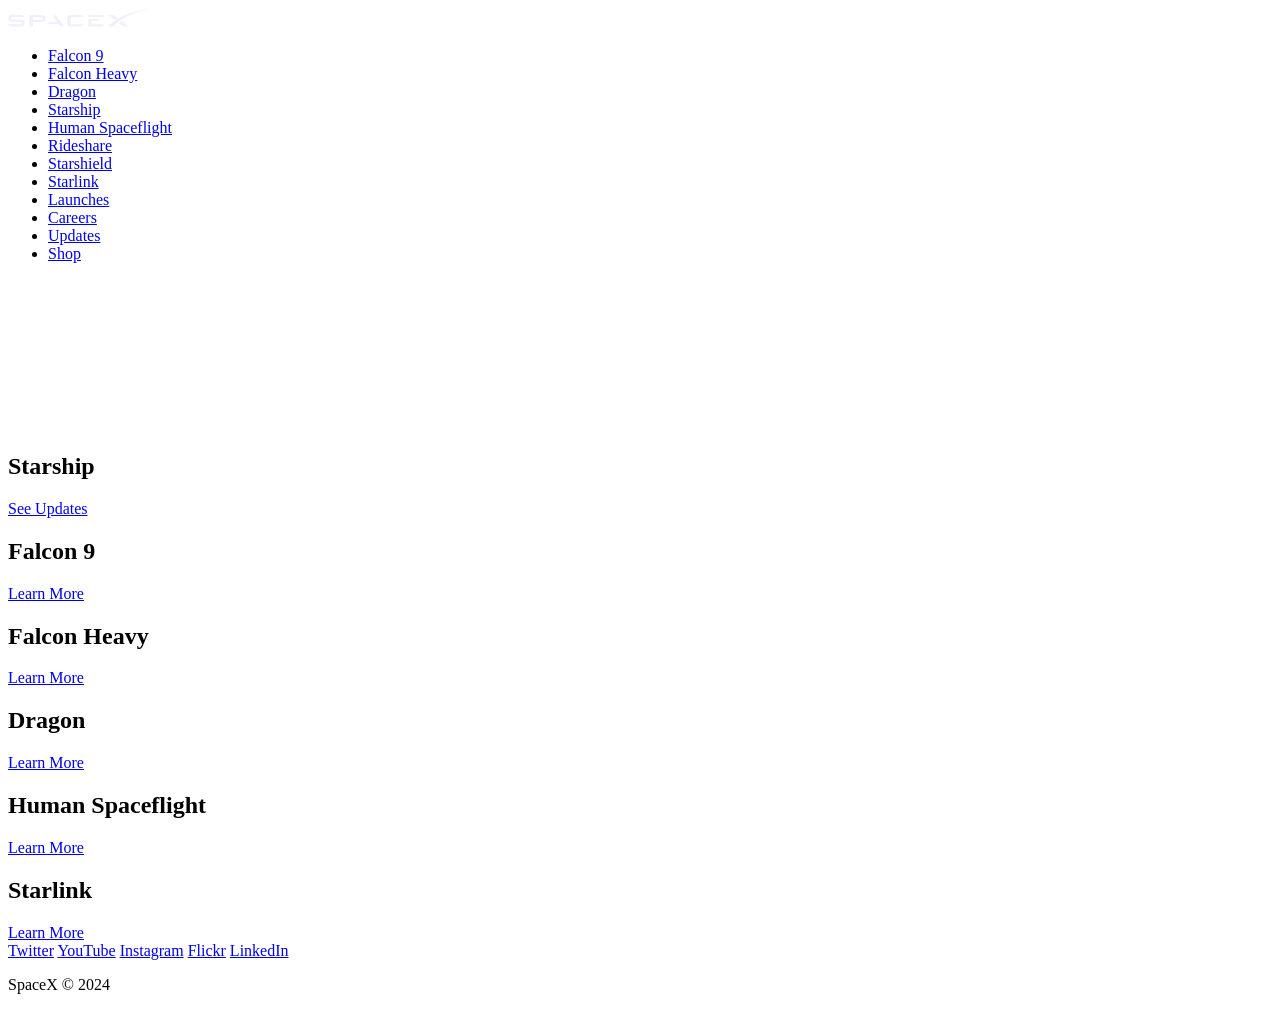
==== index.html @ 84ae4d42 "space X logo" ====
<!DOCTYPE html>
<html lang="en">
<head>
  <meta charset="UTF-8" />
  <meta name="viewport" content="width=device-width, initial-scale=1.0"/>
  <title>SpaceX</title>
  <link rel="stylesheet" href="style.css" />
</head>
<body>

  <!-- NAVIGATION BAR -->
  <nav class="navbar">
    <a href="#" class="nav-logo">
      <img src="assets/761be53e-3d4a-4571-b8e5-c229c7e61d53.svg" alt="SpaceX" />
    </a>
    <ul class="nav-links">
      <li><a href="#">Falcon 9</a></li>
      <li><a href="#">Falcon Heavy</a></li>
      <li><a href="#">Dragon</a></li>
      <li><a href="#">Starship</a></li>
      <li><a href="#">Human Spaceflight</a></li>
      <li><a href="#">Rideshare</a></li>
      <li><a href="#">Starshield</a></li>
      <li><a href="#">Starlink</a></li>
      <li><a href="#">Launches</a></li>
      <li><a href="#">Careers</a></li>
      <li><a href="#">Updates</a></li>
      <li><a href="#">Shop</a></li>
    </ul>
  </nav>

  <!-- SECTION 1: STARSHIP (video background) -->
  <section class="hero-section">
    <video class="bg-video" autoplay muted loop playsinline>
      <source src="assets/20260522_Starship_Flight12_web1080_v2_4755b2a6e3.mp4" type="video/mp4" />
    </video>
    <div class="section-content">
      <h1>Starship</h1>
      <a href="#" class="btn">See Updates</a>
    </div>
  </section>

  <!-- SECTION 2: FALCON 9 -->
  <section class="hero-section" style="background-image: url('assets/falcon9.jpg');">
    <div class="section-content">
      <h1>Falcon 9</h1>
      <a href="#" class="btn">Learn More</a>
    </div>
  </section>

  <!-- SECTION 3: FALCON HEAVY -->
  <section class="hero-section" style="background-image: url('assets/falcon-heavy.jpg');">
    <div class="section-content">
      <h1>Falcon Heavy</h1>
      <a href="#" class="btn">Learn More</a>
    </div>
  </section>

  <!-- SECTION 4: DRAGON -->
  <section class="hero-section" style="background-image: url('assets/dragon.jpg');">
    <div class="section-content">
      <h1>Dragon</h1>
      <a href="#" class="btn">Learn More</a>
    </div>
  </section>

  <!-- SECTION 5: HUMAN SPACEFLIGHT -->
  <section class="hero-section" style="background-image: url('assets/human-spaceflight.jpg');">
    <div class="section-content">
      <h1>Human Spaceflight</h1>
      <a href="#" class="btn">Learn More</a>
    </div>
  </section>

  <!-- SECTION 6: STARLINK -->
  <section class="hero-section" style="background-image: url('assets/starlink.jpg');">
    <div class="section-content">
      <h1>Starlink</h1>
      <a href="#" class="btn">Learn More</a>
    </div>
  </section>

  <!-- FOOTER -->
  <footer class="footer">
    <div class="footer-links">
      <a href="#">Twitter</a>
      <a href="#">YouTube</a>
      <a href="#">Instagram</a>
      <a href="#">Flickr</a>
      <a href="#">LinkedIn</a>
    </div>
    <p class="footer-copy">SpaceX © 2024</p>
  </footer>

</body>
</html>
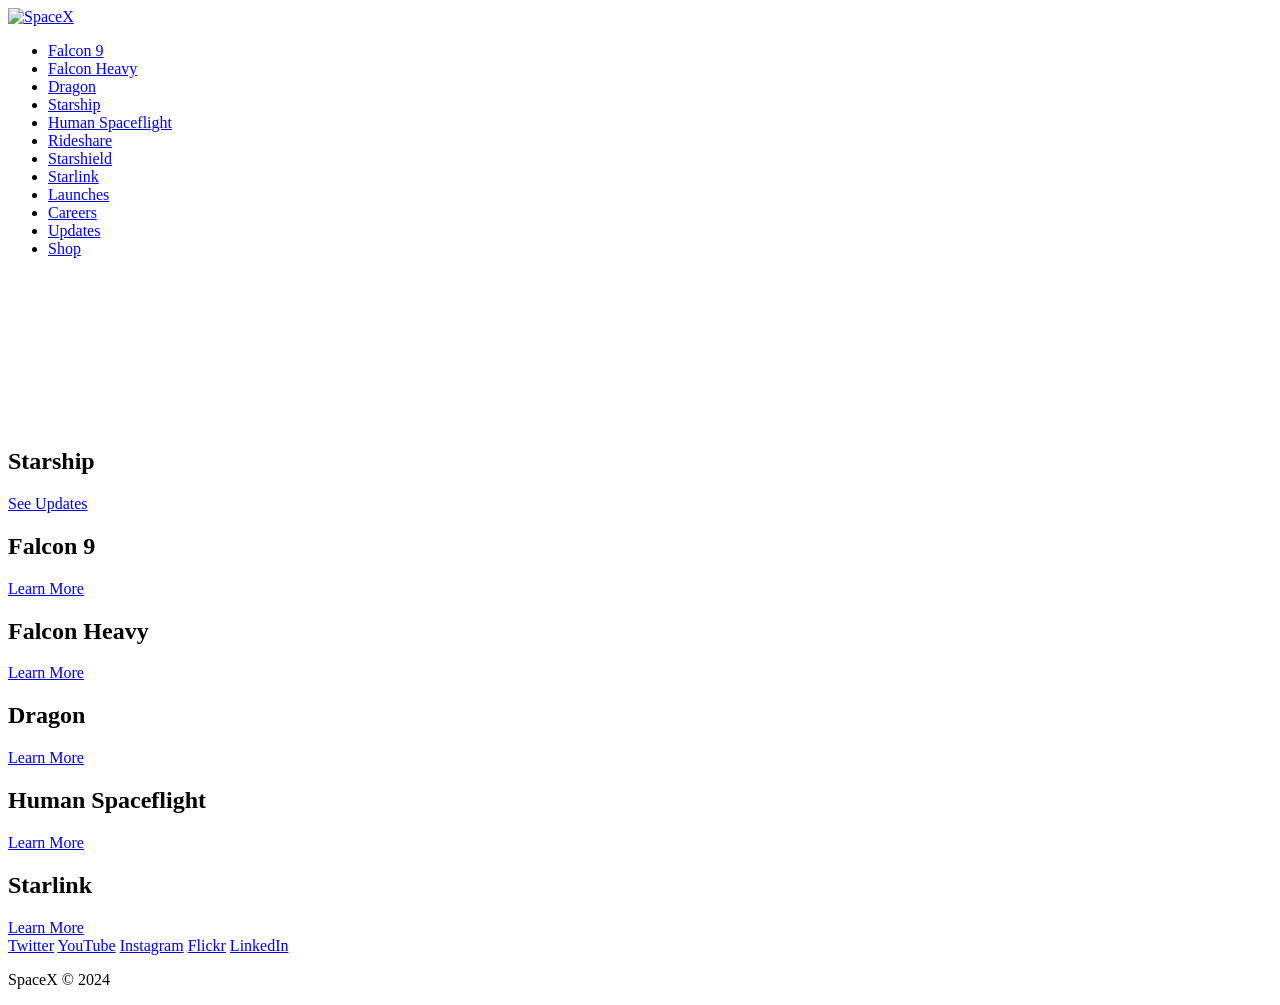
==== commit 0ba32144: "pic from comp" ====
--- a/index.html
+++ b/index.html
@@ -11,7 +11,7 @@
   <!-- NAVIGATION BAR -->
   <nav class="navbar">
     <a href="#" class="nav-logo">
-      <img src="assets/761be53e-3d4a-4571-b8e5-c229c7e61d53.svg" alt="SpaceX" />
+      <img src="C:\Users\semak\OneDrive\Pictures\Saved Pictures\share.jpg.jpeg" alt="SpaceX" />
     </a>
     <ul class="nav-links">
       <li><a href="#">Falcon 9</a></li>
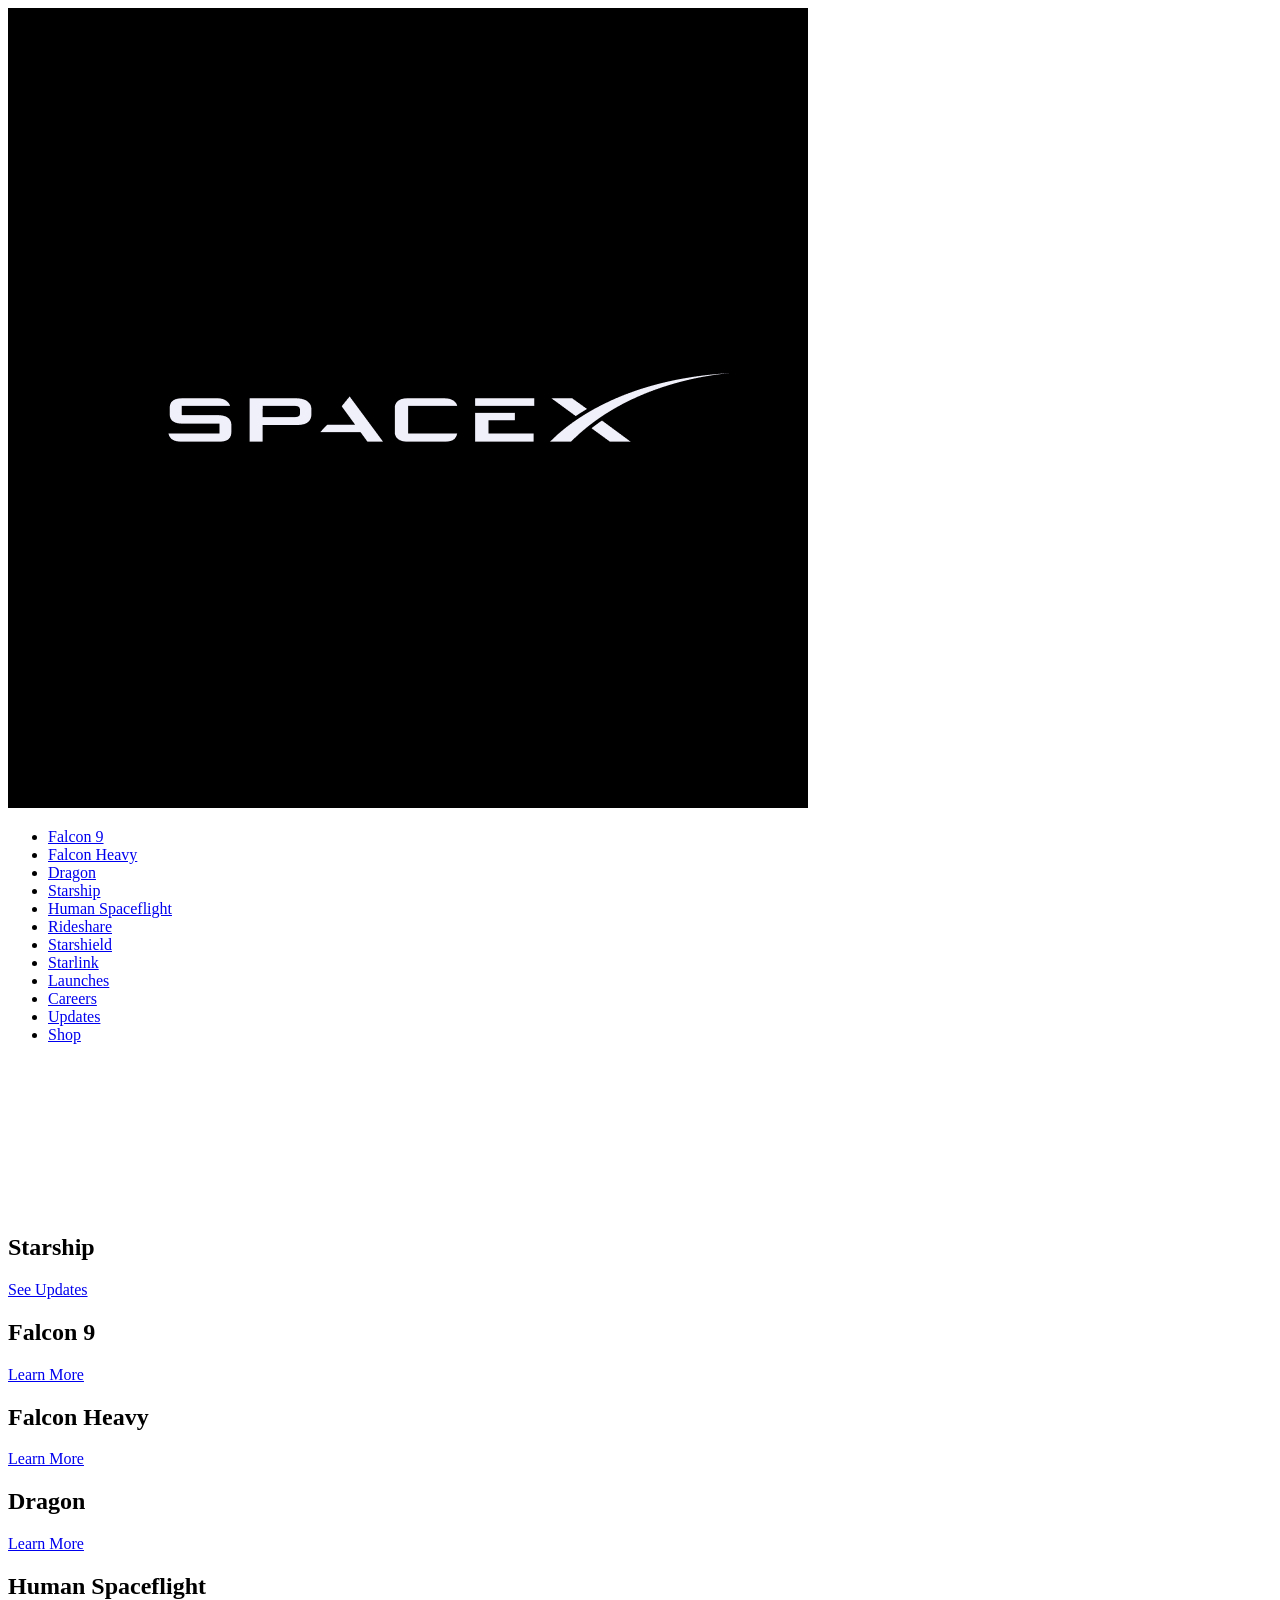
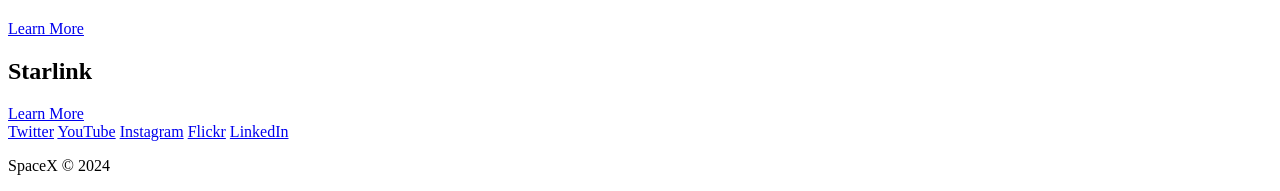
==== commit 7e6fc40a: "damn" ====
--- a/index.html
+++ b/index.html
@@ -11,7 +11,8 @@
   <!-- NAVIGATION BAR -->
   <nav class="navbar">
     <a href="#" class="nav-logo">
-      <img src="C:\Users\semak\OneDrive\Pictures\Saved Pictures\share.jpg.jpeg" alt="SpaceX" />
+      <img src="assets/share.jpg.jpeg" alt="SpaceX" />
+
     </a>
     <ul class="nav-links">
       <li><a href="#">Falcon 9</a></li>
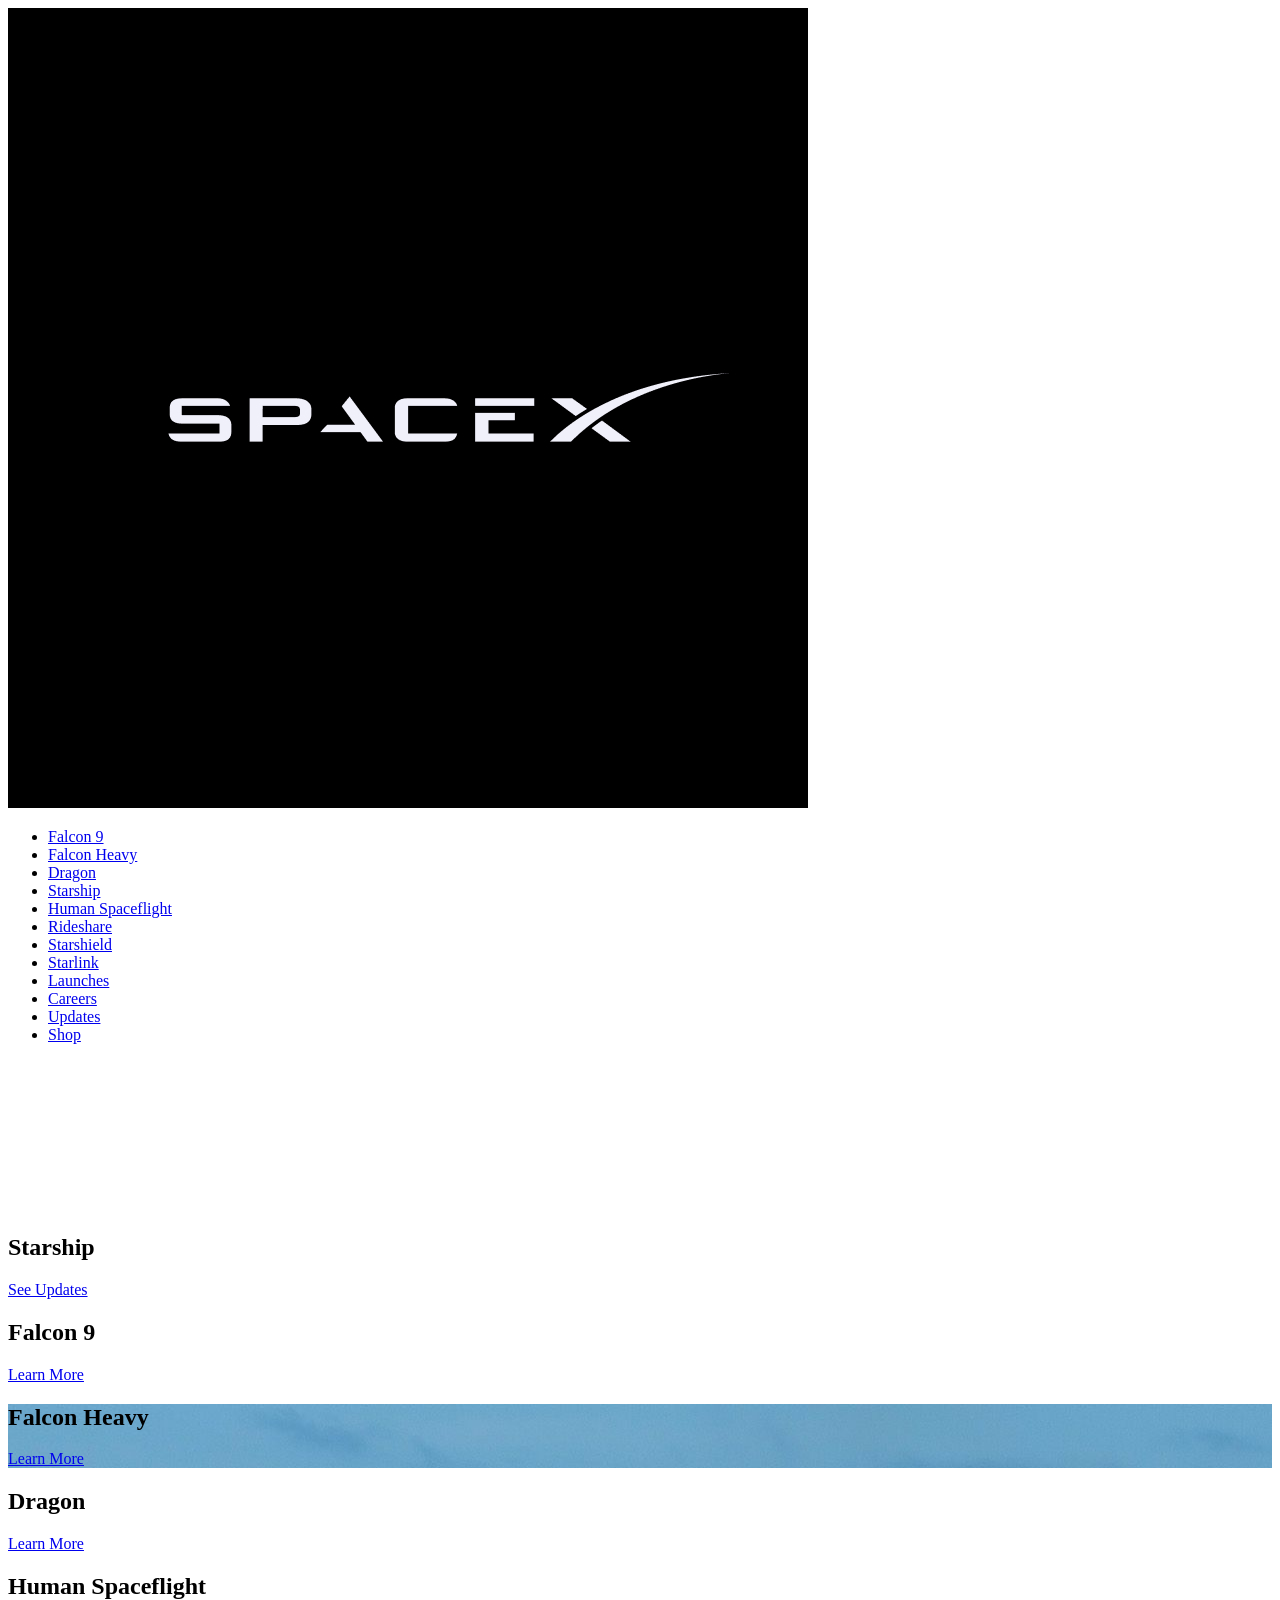
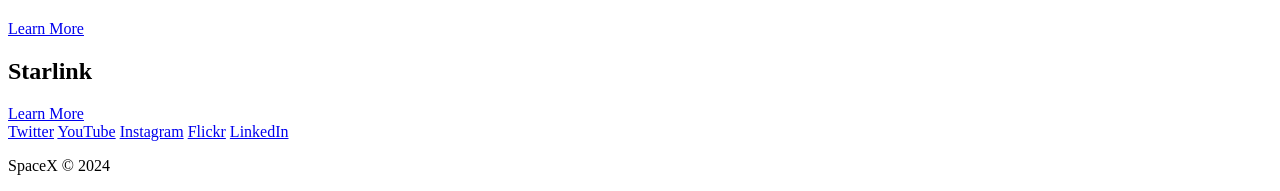
==== commit ee32686f: "falcon logo" ====
--- a/index.html
+++ b/index.html
@@ -50,7 +50,7 @@
   </section>
 
   <!-- SECTION 3: FALCON HEAVY -->
-  <section class="hero-section" style="background-image: url('assets/falcon-heavy.jpg');">
+  <section class="hero-section" style="background-image: url('assets/Leading_Launch_Service_Desktop_06a98ac534.jpg.jpeg');">
     <div class="section-content">
       <h1>Falcon Heavy</h1>
       <a href="#" class="btn">Learn More</a>
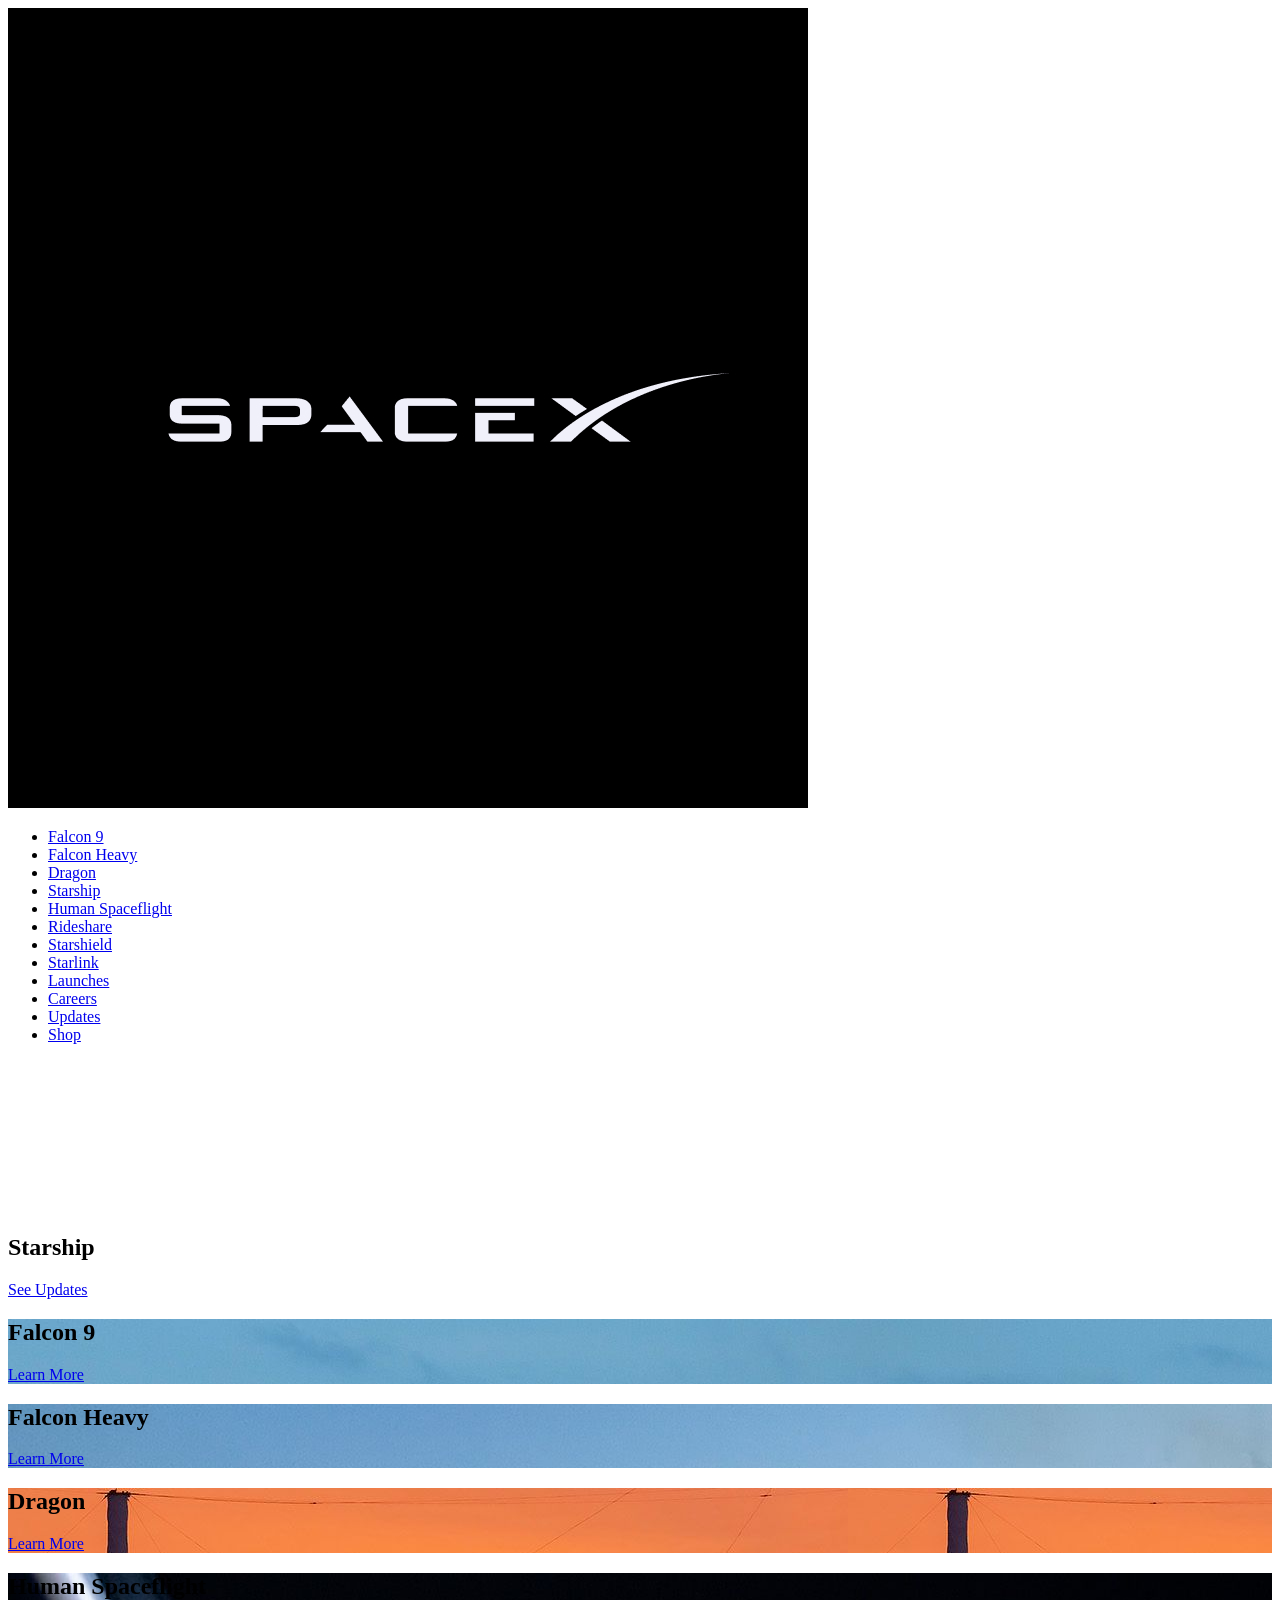
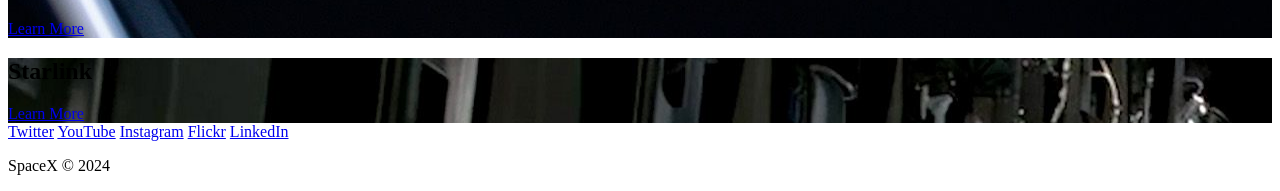
==== commit 7949b8b3: "all pics change applied" ====
--- a/index.html
+++ b/index.html
@@ -8,7 +8,7 @@
 </head>
 <body>
 
-  <!-- NAVIGATION BAR -->
+  
   <nav class="navbar">
     <a href="#" class="nav-logo">
       <img src="assets/share.jpg.jpeg" alt="SpaceX" />
@@ -30,7 +30,7 @@
     </ul>
   </nav>
 
-  <!-- SECTION 1: STARSHIP (video background) -->
+  
   <section class="hero-section">
     <video class="bg-video" autoplay muted loop playsinline>
       <source src="assets/20260522_Starship_Flight12_web1080_v2_4755b2a6e3.mp4" type="video/mp4" />
@@ -42,7 +42,7 @@
   </section>
 
   <!-- SECTION 2: FALCON 9 -->
-  <section class="hero-section" style="background-image: url('assets/falcon9.jpg');">
+  <section class="hero-section" style="background-image: url('assets/Leading_Launch_Service_Desktop_06a98ac534.jpg.jpeg');">
     <div class="section-content">
       <h1>Falcon 9</h1>
       <a href="#" class="btn">Learn More</a>
@@ -50,7 +50,7 @@
   </section>
 
   <!-- SECTION 3: FALCON HEAVY -->
-  <section class="hero-section" style="background-image: url('assets/Leading_Launch_Service_Desktop_06a98ac534.jpg.jpeg');">
+  <section class="hero-section" style="background-image: url('assets/Revolutionizing_Space_Tech_Desktop_ec67ad03c2.jpg.jpeg');">
     <div class="section-content">
       <h1>Falcon Heavy</h1>
       <a href="#" class="btn">Learn More</a>
@@ -58,7 +58,7 @@
   </section>
 
   <!-- SECTION 4: DRAGON -->
-  <section class="hero-section" style="background-image: url('assets/dragon.jpg');">
+  <section class="hero-section" style="background-image: url('assets/crew_12_MOBILE_template1_f0071d661e.jpg.jpeg');">
     <div class="section-content">
       <h1>Dragon</h1>
       <a href="#" class="btn">Learn More</a>
@@ -66,7 +66,7 @@
   </section>
 
   <!-- SECTION 5: HUMAN SPACEFLIGHT -->
-  <section class="hero-section" style="background-image: url('assets/human-spaceflight.jpg');">
+  <section class="hero-section" style="background-image: url('assets/Advancing_Human_Spaceflight_Desktop_61c8ba1c67.jpg.jpeg');">
     <div class="section-content">
       <h1>Human Spaceflight</h1>
       <a href="#" class="btn">Learn More</a>
@@ -74,7 +74,7 @@
   </section>
 
   <!-- SECTION 6: STARLINK -->
-  <section class="hero-section" style="background-image: url('assets/starlink.jpg');">
+  <section class="hero-section" style="background-image: url('assets/Delivering_Highspeed_Desktop_d50314640c.jpg.jpeg');">
     <div class="section-content">
       <h1>Starlink</h1>
       <a href="#" class="btn">Learn More</a>
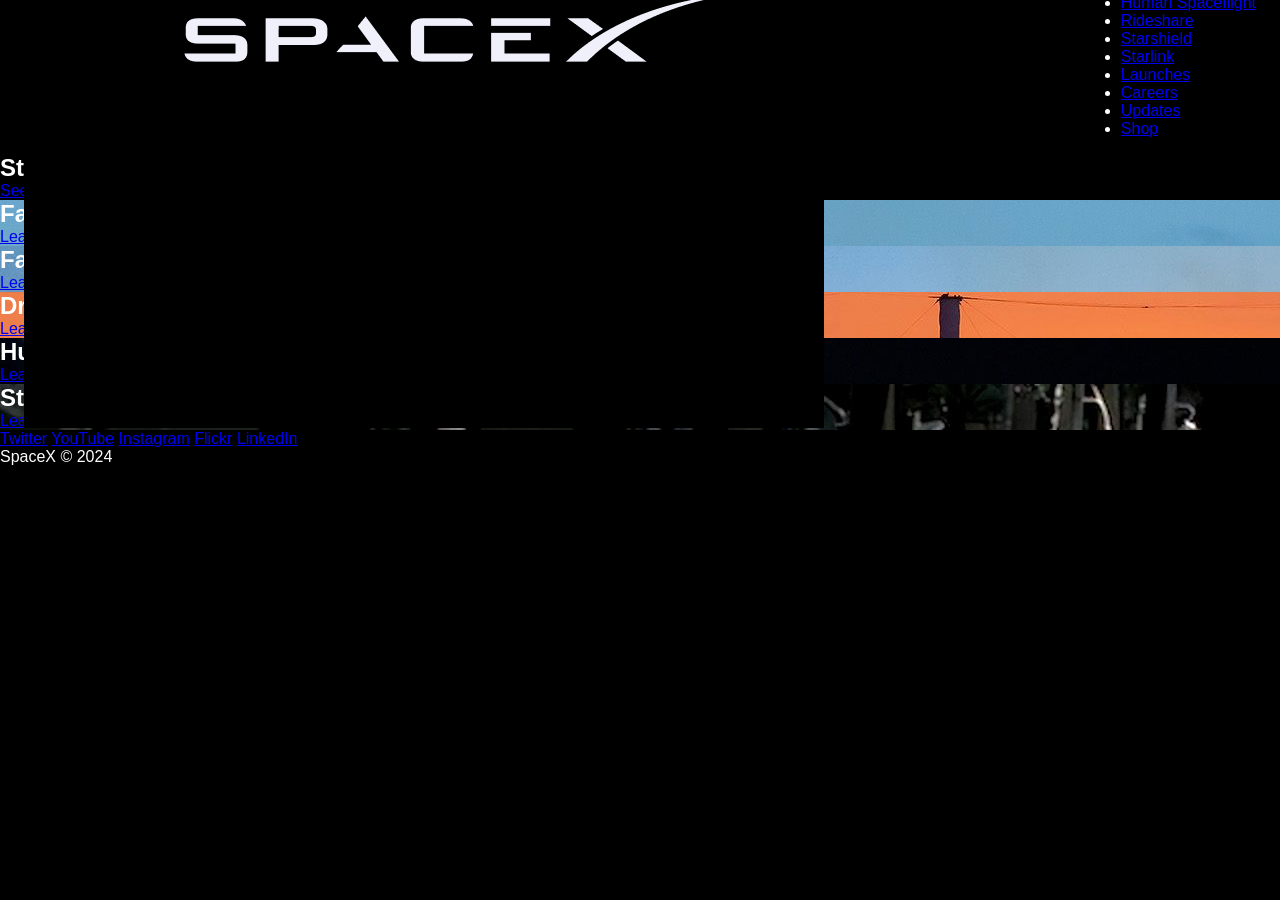
==== commit 9daac0a6: "first css commit" ====
--- a/index.html
+++ b/index.html
@@ -49,7 +49,7 @@
     </div>
   </section>
 
-  <!-- SECTION 3: FALCON HEAVY -->
+  
   <section class="hero-section" style="background-image: url('assets/Revolutionizing_Space_Tech_Desktop_ec67ad03c2.jpg.jpeg');">
     <div class="section-content">
       <h1>Falcon Heavy</h1>
@@ -57,7 +57,7 @@
     </div>
   </section>
 
-  <!-- SECTION 4: DRAGON -->
+  
   <section class="hero-section" style="background-image: url('assets/crew_12_MOBILE_template1_f0071d661e.jpg.jpeg');">
     <div class="section-content">
       <h1>Dragon</h1>
@@ -65,7 +65,7 @@
     </div>
   </section>
 
-  <!-- SECTION 5: HUMAN SPACEFLIGHT -->
+  
   <section class="hero-section" style="background-image: url('assets/Advancing_Human_Spaceflight_Desktop_61c8ba1c67.jpg.jpeg');">
     <div class="section-content">
       <h1>Human Spaceflight</h1>
@@ -73,7 +73,7 @@
     </div>
   </section>
 
-  <!-- SECTION 6: STARLINK -->
+  
   <section class="hero-section" style="background-image: url('assets/Delivering_Highspeed_Desktop_d50314640c.jpg.jpeg');">
     <div class="section-content">
       <h1>Starlink</h1>
@@ -81,7 +81,7 @@
     </div>
   </section>
 
-  <!-- FOOTER -->
+  
   <footer class="footer">
     <div class="footer-links">
       <a href="#">Twitter</a>
--- a/style.css
+++ b/style.css
@@ -0,0 +1,27 @@
+* {
+    margin: 0;
+    padding: 0;
+    box-sizing: border-box;
+}
+
+body {
+    background-color: #000;
+    color: #fff;
+    font-family: 'Arial', sans-serif;
+
+}
+
+.navbar {
+ position: fixed;
+    top: 0;
+    left: 0;
+    width: 100%;
+    z-index: 1000;
+    display :flex;
+    align-items: center;
+    justify-content: space-between;
+    padding: 0 24px;
+    height: 60px;
+    background: rgba(0, 0, 0, 0.8);
+
+}
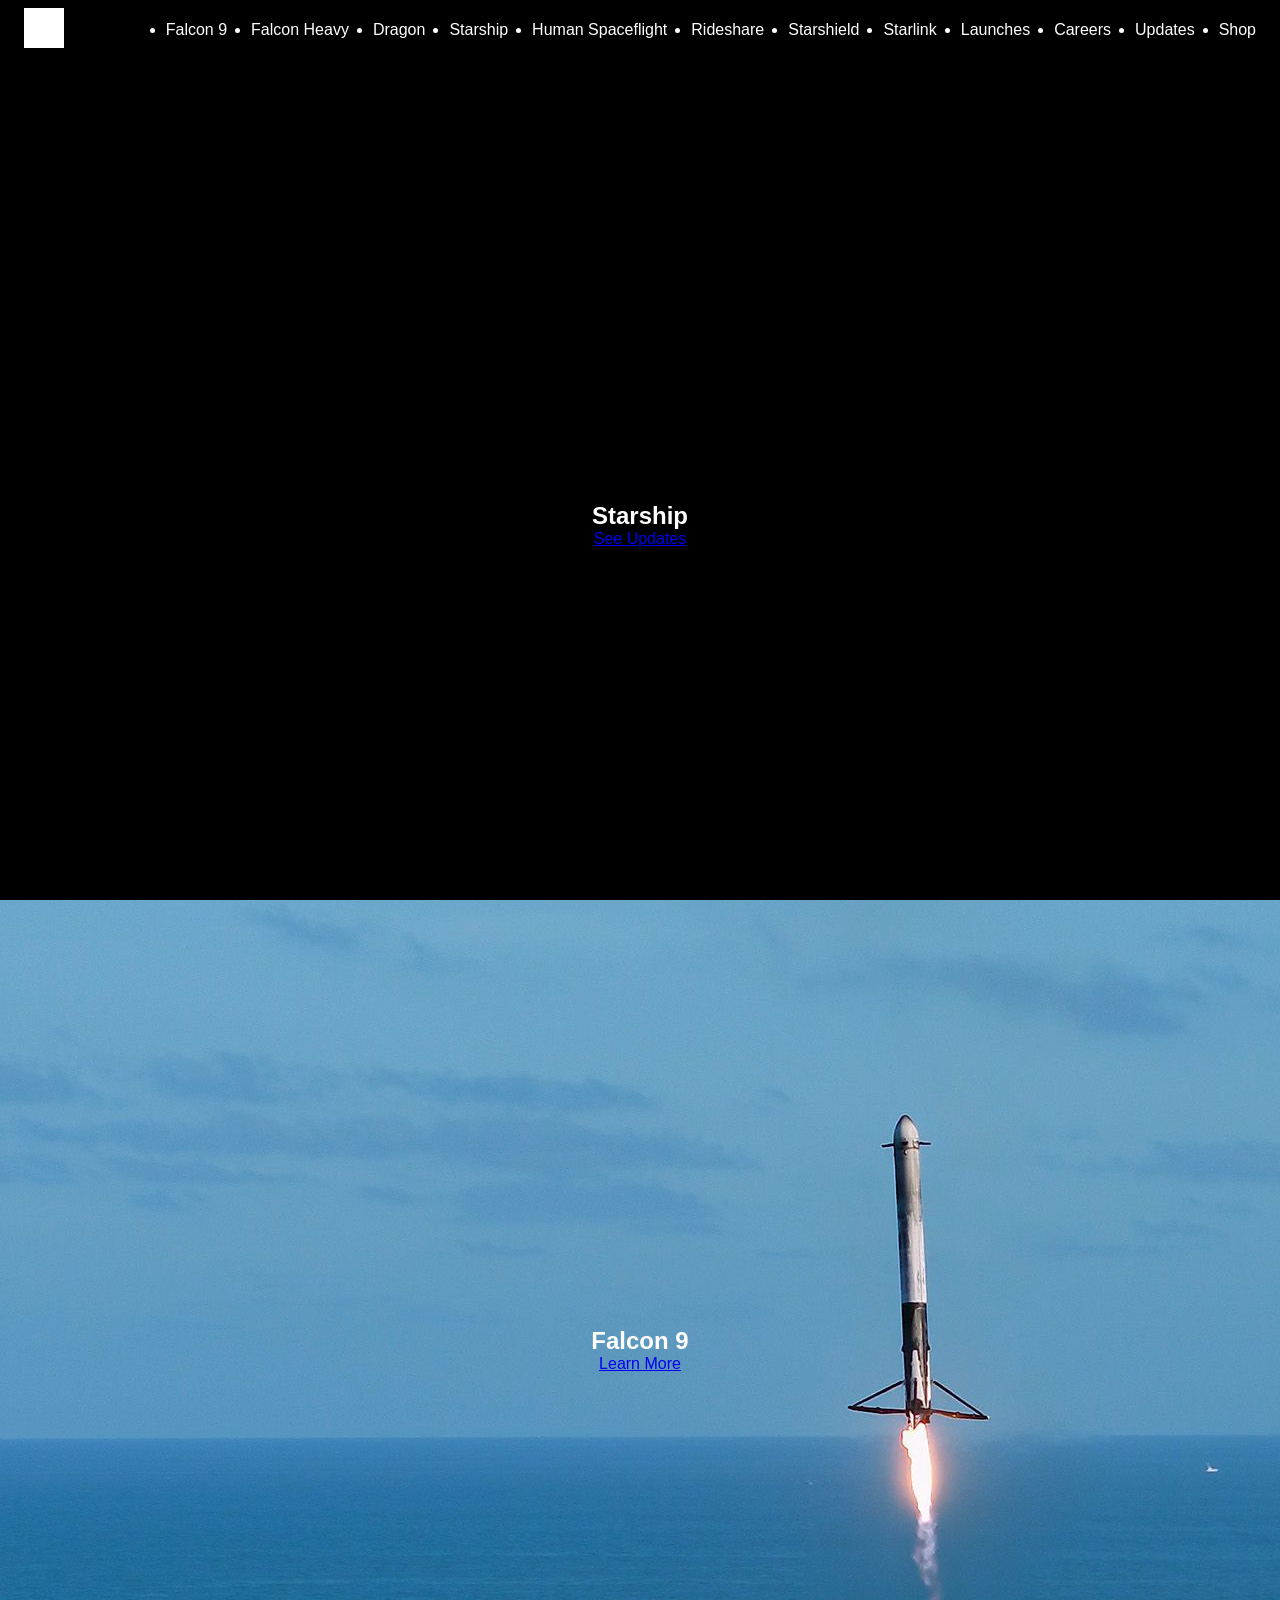
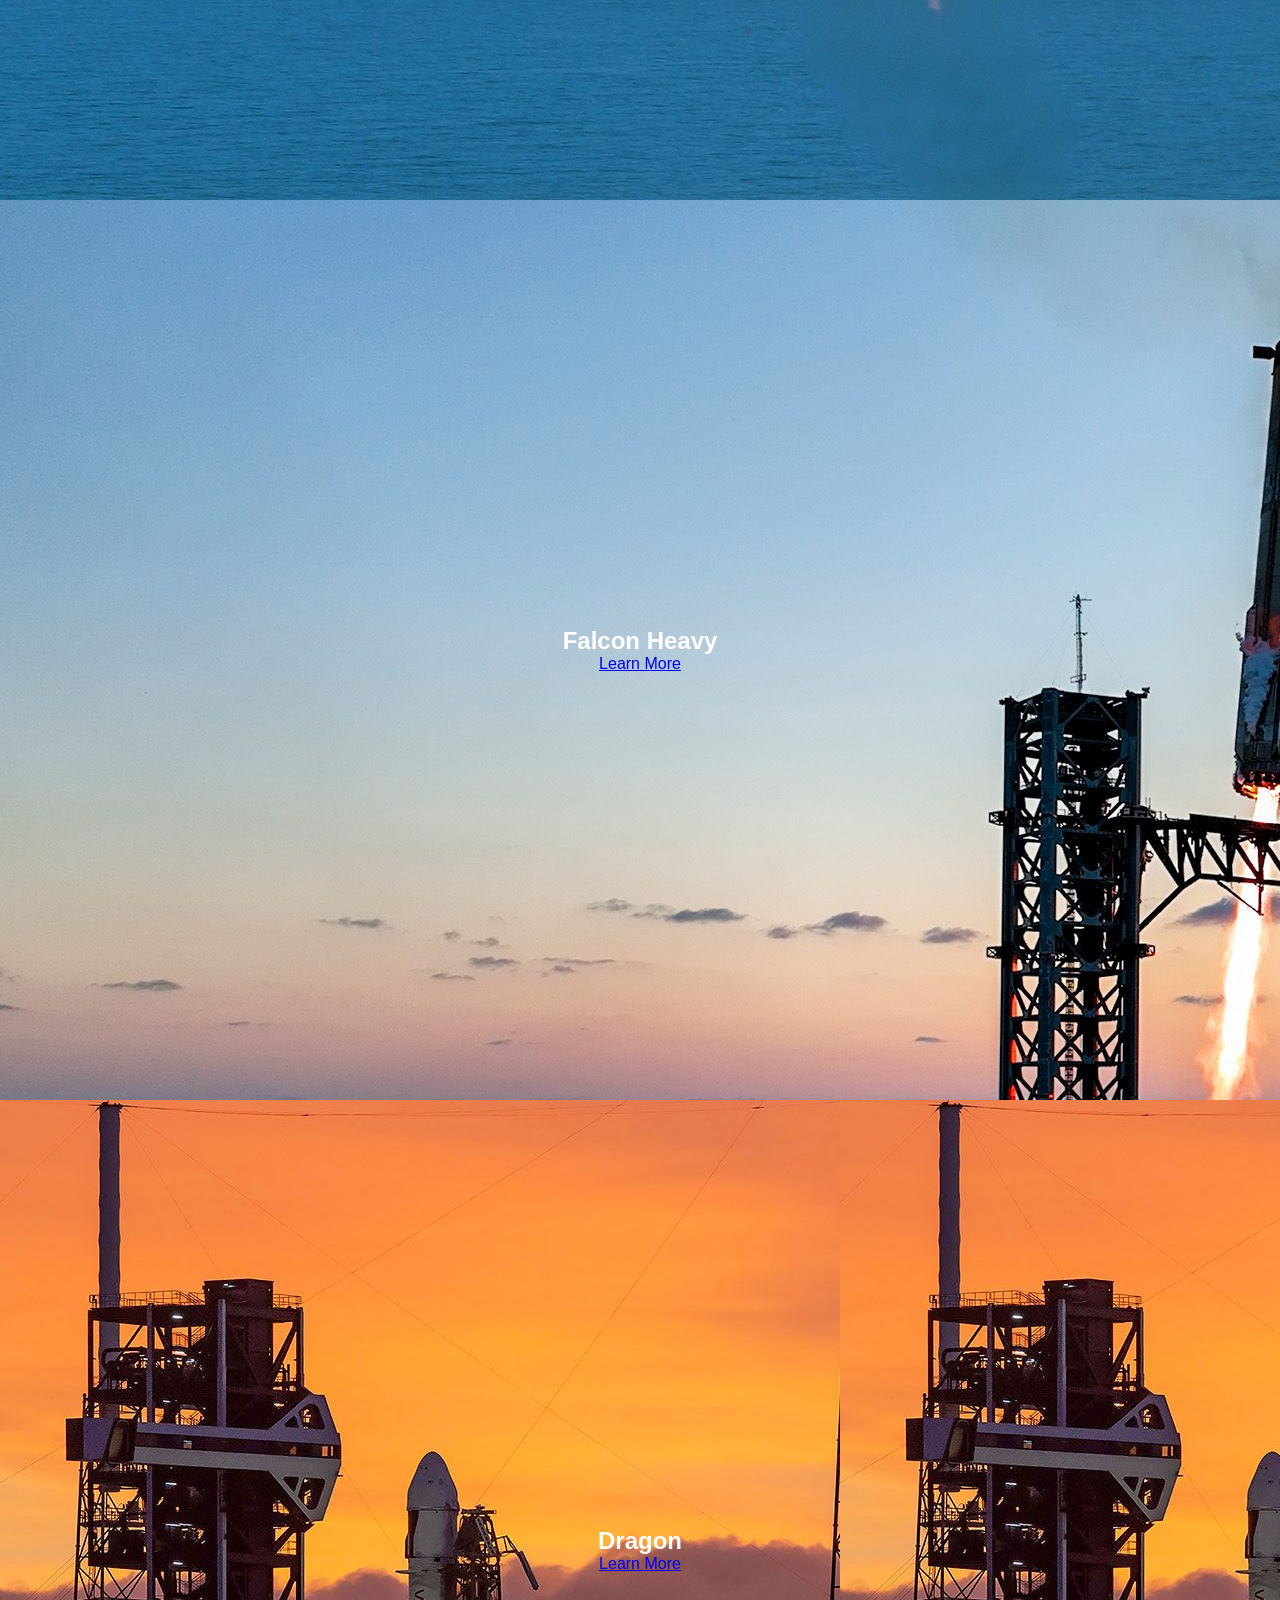
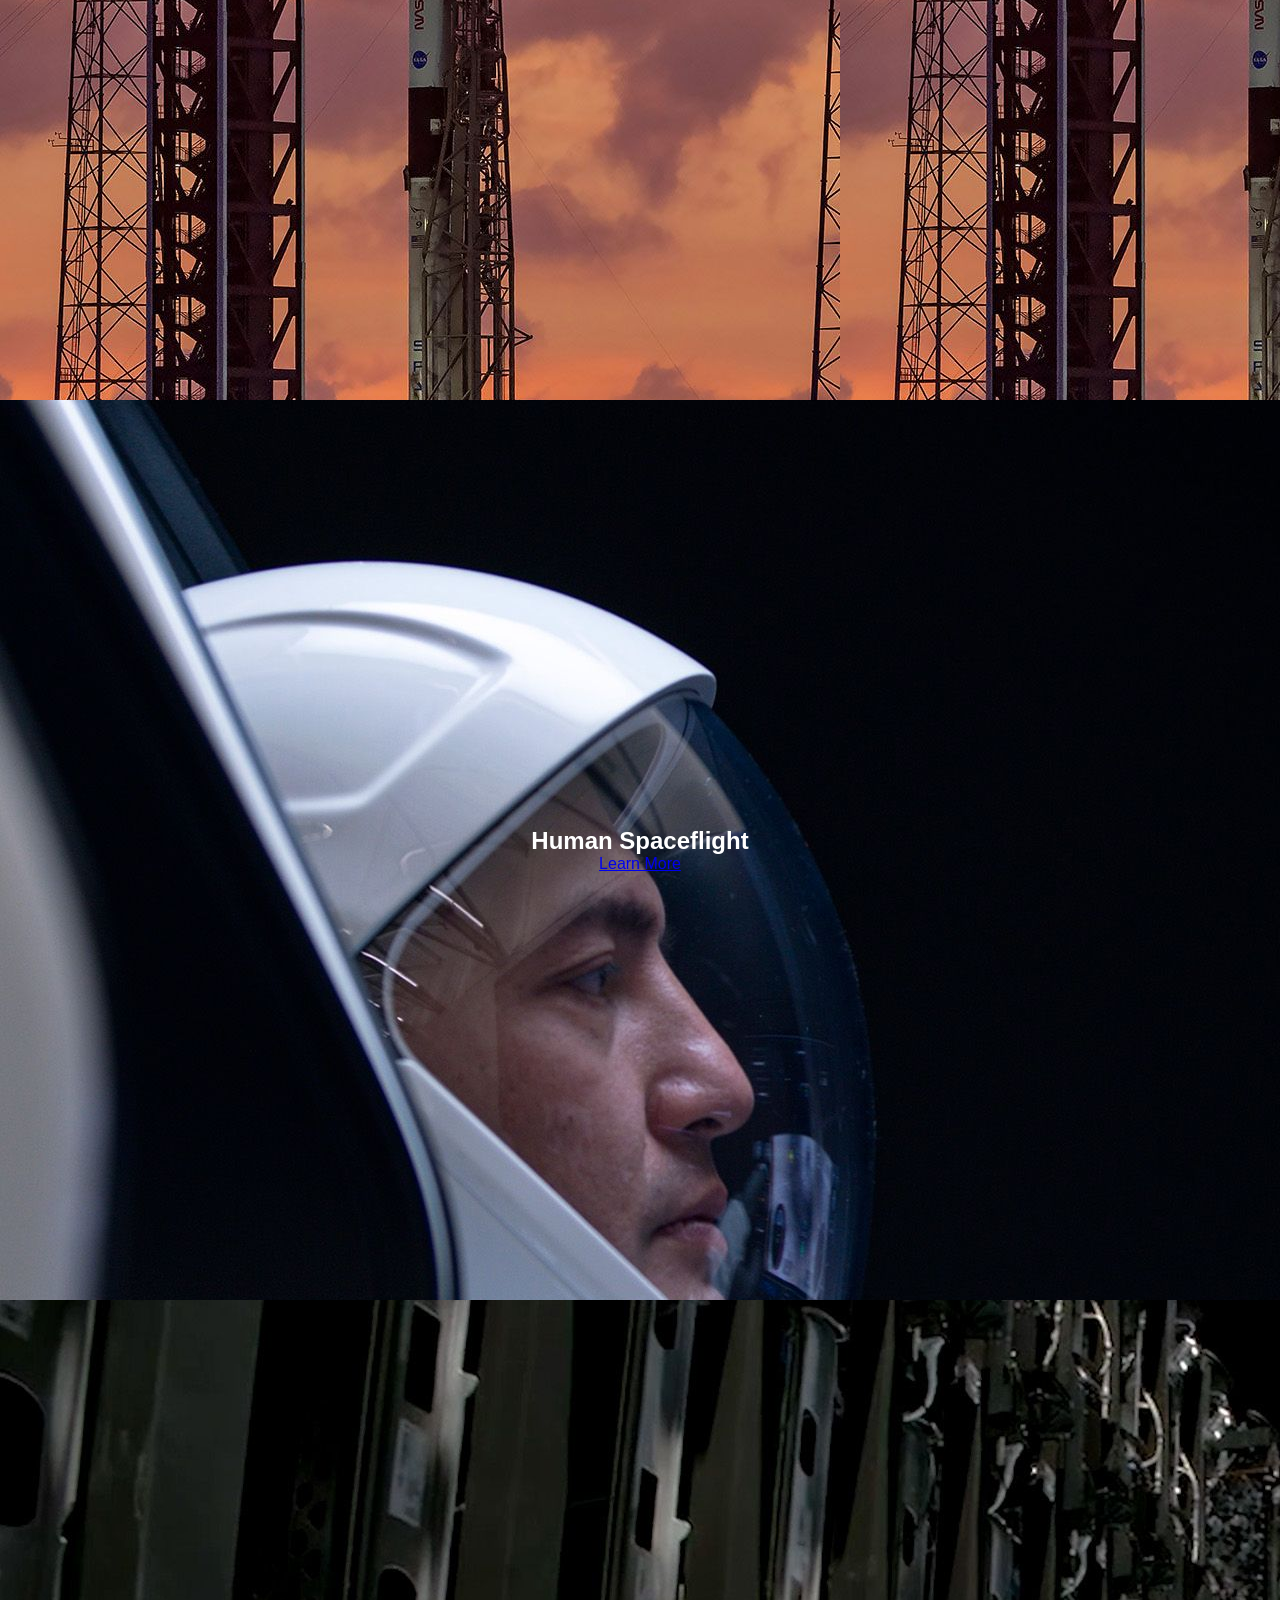
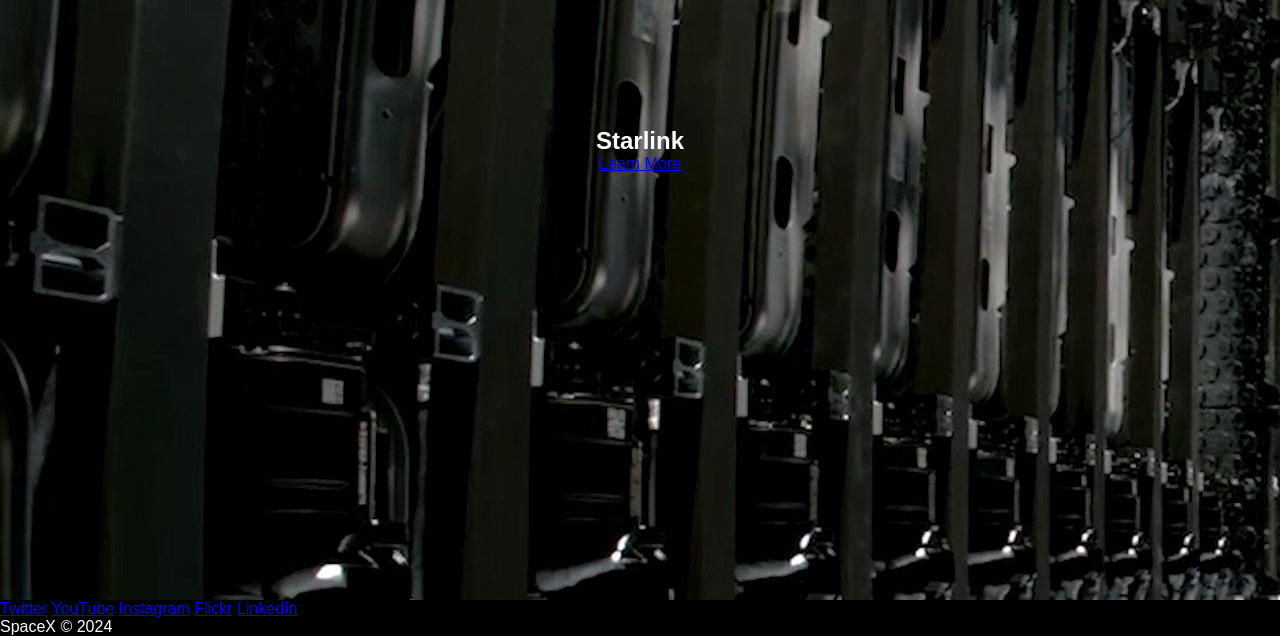
==== commit a3400a2d: "second X logo" ====
--- a/index.html
+++ b/index.html
@@ -11,9 +11,9 @@
   
   <nav class="navbar">
     <a href="#" class="nav-logo">
-      <img src="assets/share.jpg.jpeg" alt="SpaceX" />
+      <img src="assets/favicon-spacex.ico" alt="SpaceX" />
 
-    </a>
+    </a> 
     <ul class="nav-links">
       <li><a href="#">Falcon 9</a></li>
       <li><a href="#">Falcon Heavy</a></li>
--- a/style.css
+++ b/style.css
@@ -23,5 +23,36 @@
     padding: 0 24px;
     height: 60px;
     background: rgba(0, 0, 0, 0.8);
+}
 
+.nav-logo img {
+    height: 40px;
+    filter: brightness(0) invert(1);
+}
+
+.nav-links {
+    display: flex;
+    gap: 24px;
+}
+
+.nav-links a {
+    color: #fff;
+    text-decoration: none;
+    font-size: 16px;
+    transition: color 0.3s ease;
+}
+
+.nav-links a:hover {
+    color: #000000;
+    opacity: 0.7;
+}
+
+.hero-section {
+    display: flex;
+    flex-direction: column;
+    align-items: center;
+    justify-content: center;
+    height: 100vh;
+    text-align: center;
+    padding: 0 20px;
 }
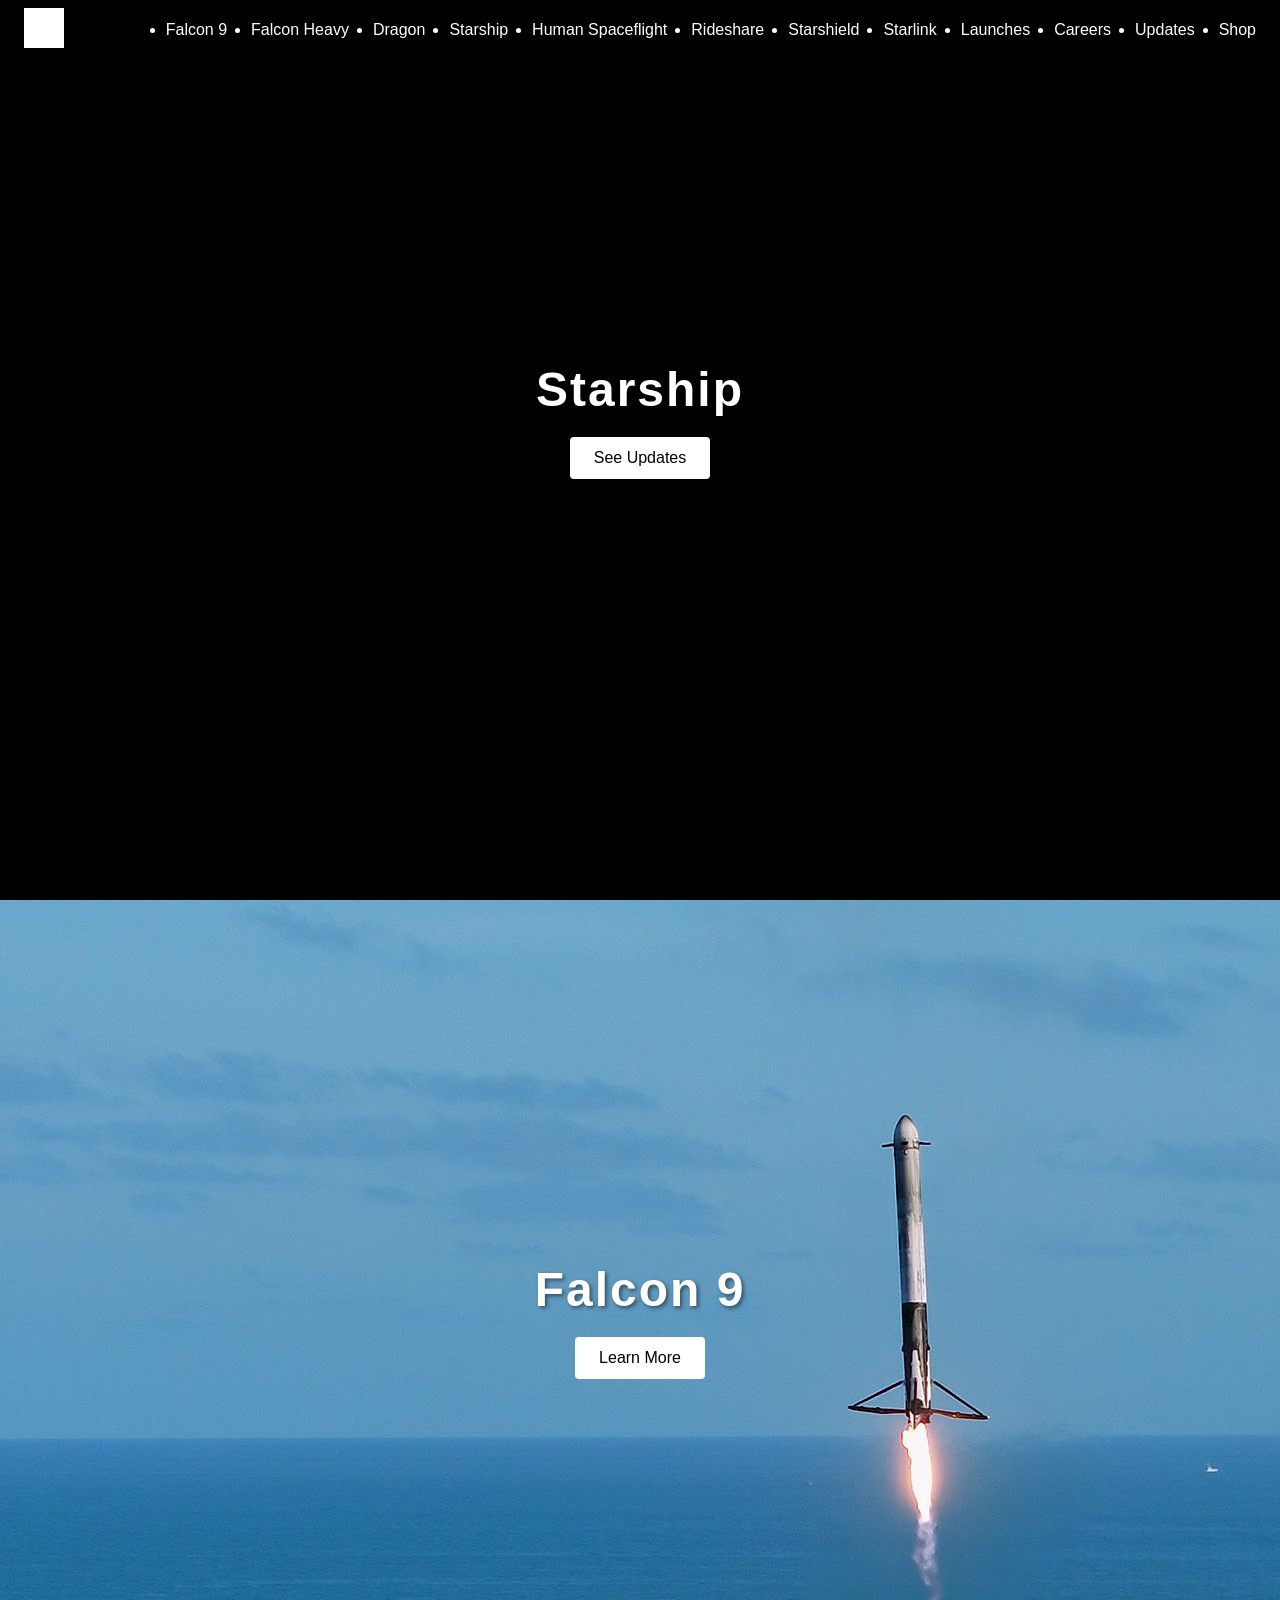
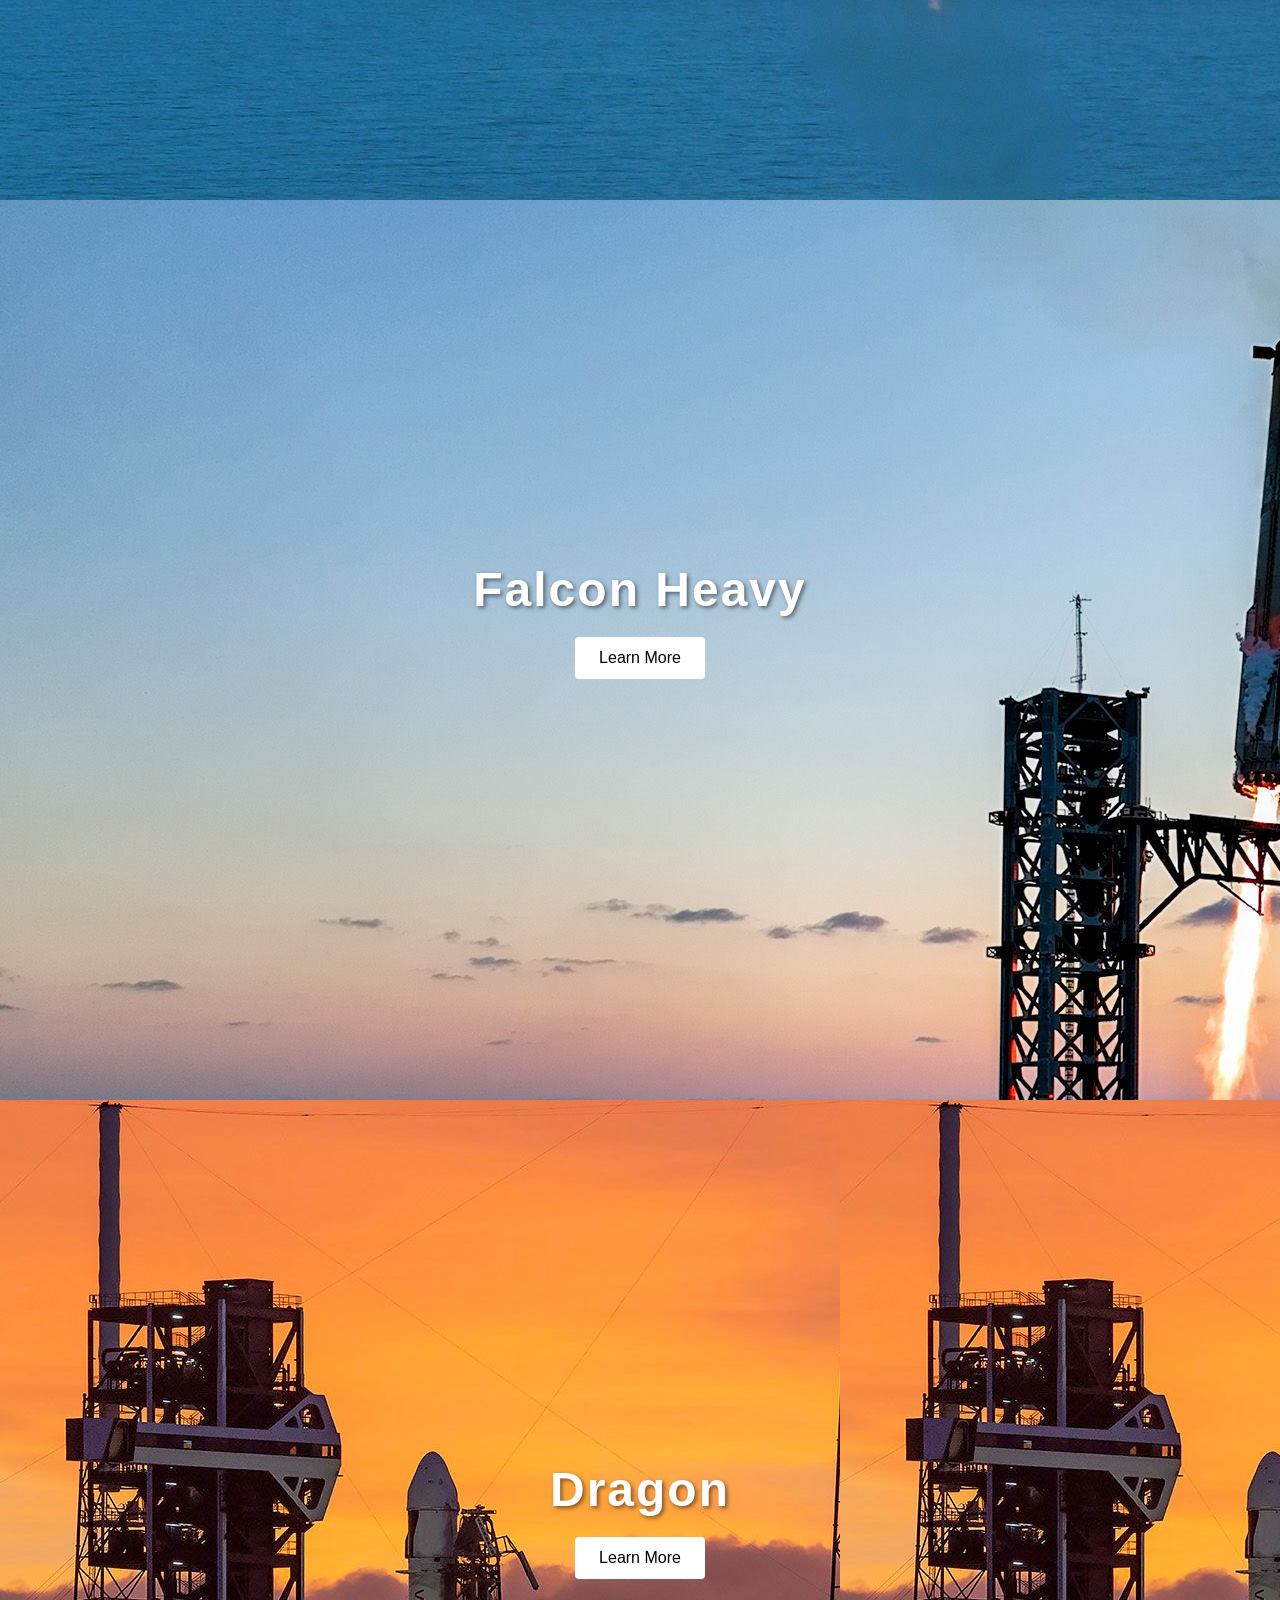
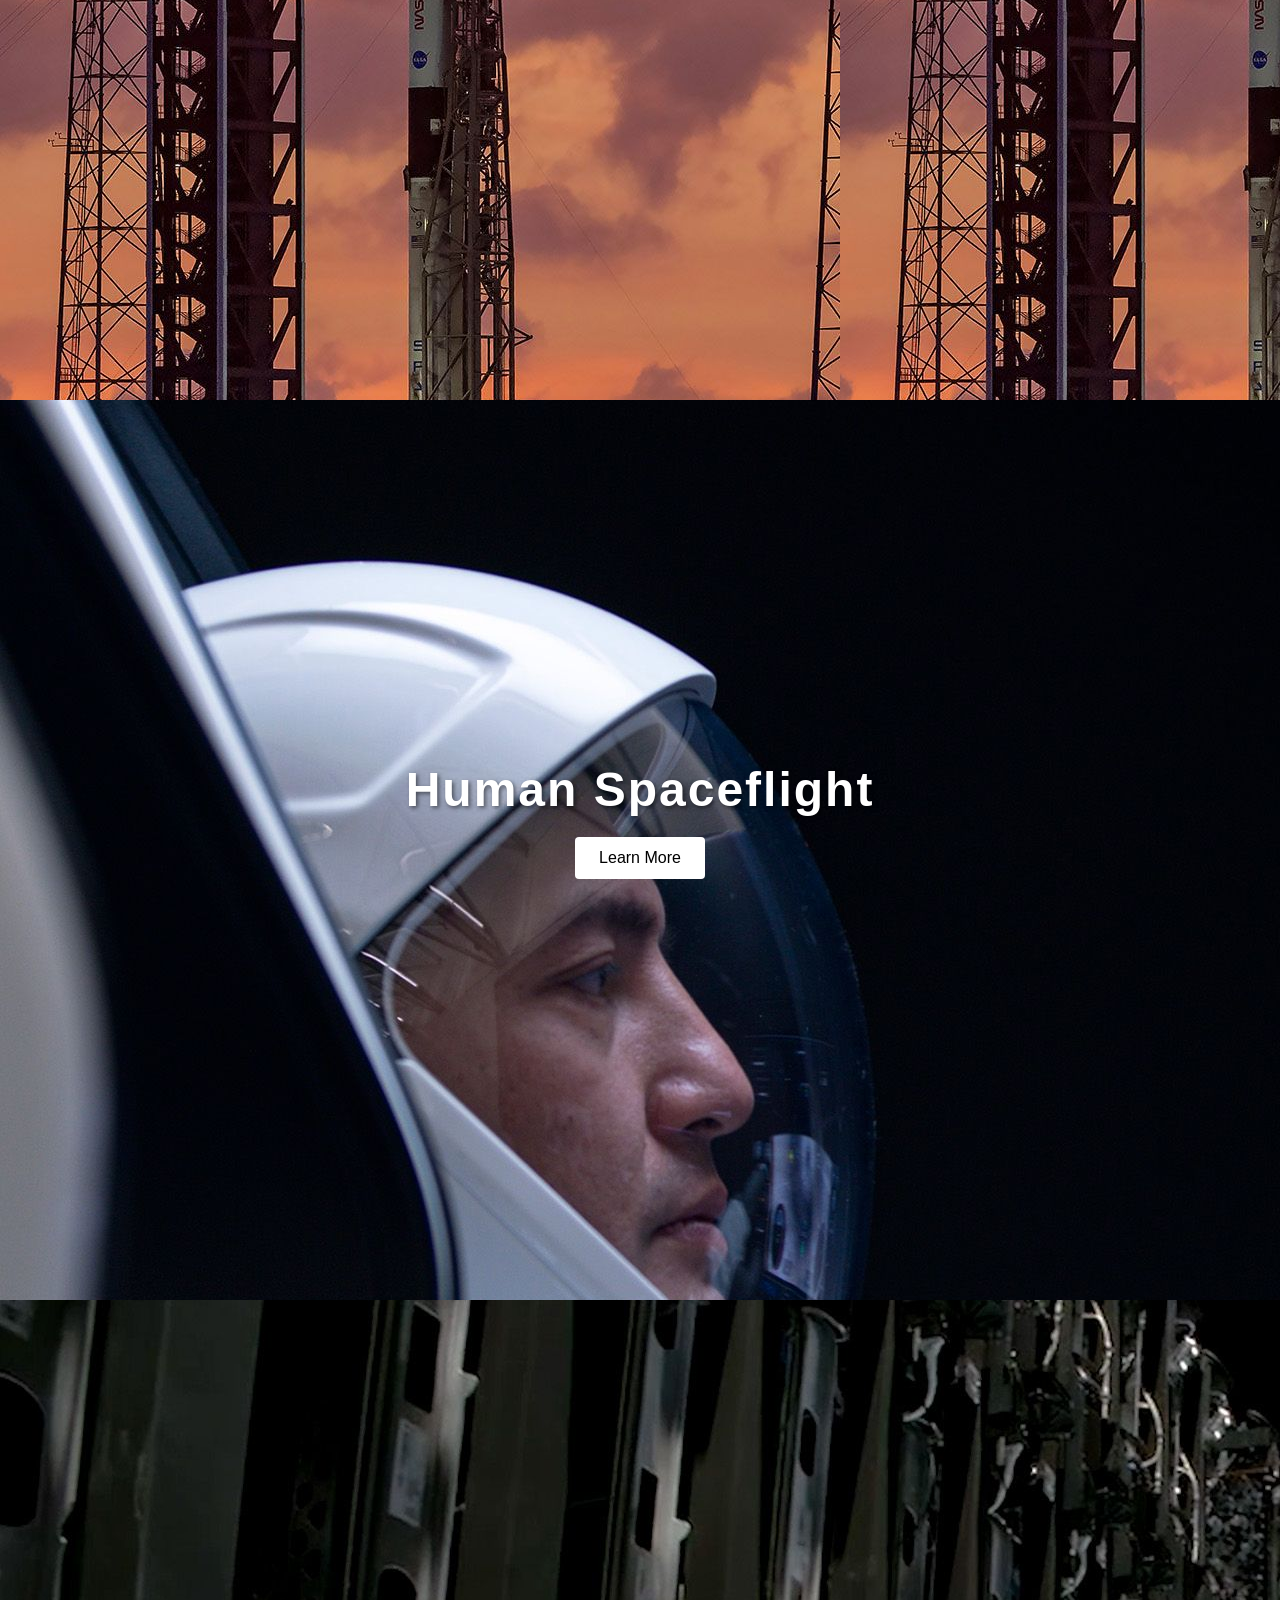
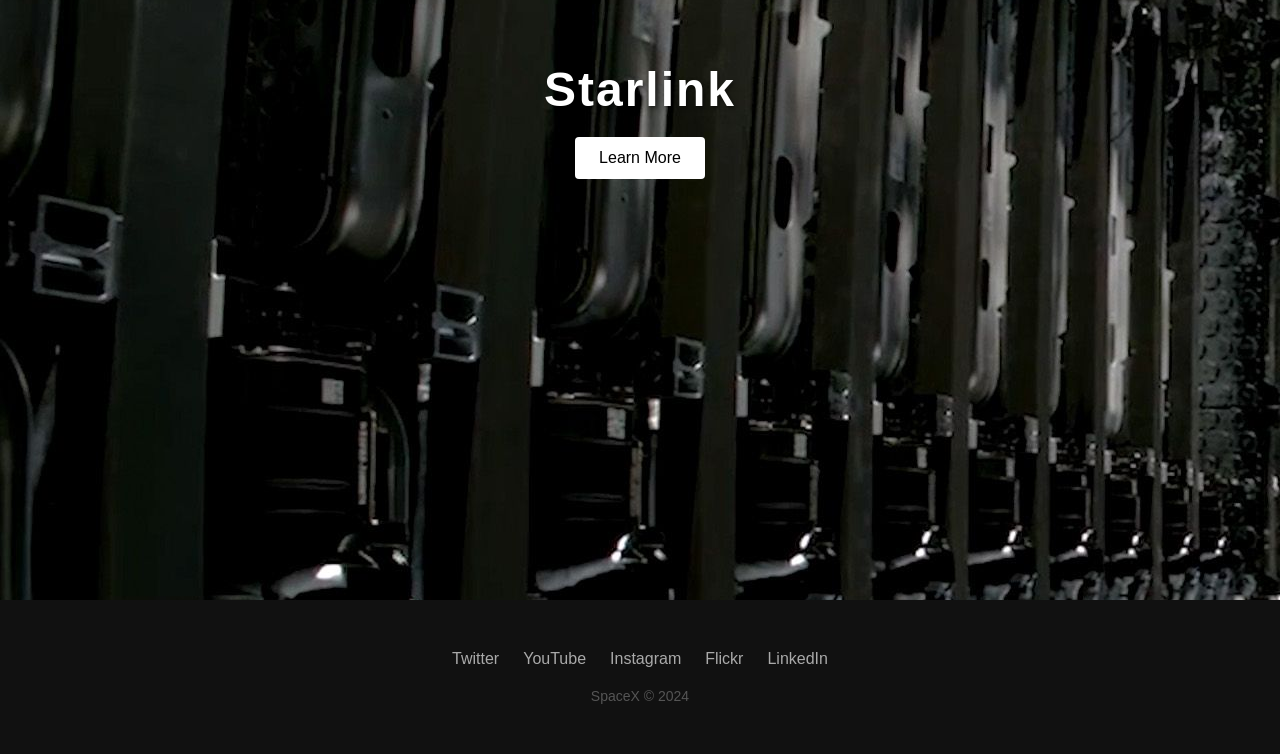
==== commit 6d106a75: "Add starship video and fix HTML" ====
--- a/index.html
+++ b/index.html
@@ -13,7 +13,7 @@
     <a href="#" class="nav-logo">
       <img src="assets/favicon-spacex.ico" alt="SpaceX" />
 
-    </a> 
+    </a>
     <ul class="nav-links">
       <li><a href="#">Falcon 9</a></li>
       <li><a href="#">Falcon Heavy</a></li>
--- a/style.css
+++ b/style.css
@@ -55,4 +55,76 @@
     height: 100vh;
     text-align: center;
     padding: 0 20px;
-}+}
+
+.bg-video {
+    position: absolute;
+    top: 0;
+    left: 0;
+    width: 100%;
+    height: 100%;
+    object-fit: cover;
+    z-index: -1;
+}
+
+.section-content {
+    padding-bottom: 60px;
+    z-index: auto;
+    text-align: center;
+}
+
+.section-content h1 {
+    font-size: 48px;
+    margin-bottom: 20px;
+    letter-spacing: 2px;
+    text-shadow: 2px 2px 4px rgba(0, 0, 0, 0.5);
+}
+
+.btn {
+    display: inline-block;
+    padding: 12px 24px;
+    background-color: #fff;
+    color: #000;
+    text-decoration: none;
+    font-size: 16px;
+    border-radius: 4px;
+    transition: background-color 0.3s ease, color 0.3s ease;
+}
+
+.btn:hover {
+    background: rgba(255,255,255,0.25);
+
+}
+
+.footer {
+    background-color: #111;
+    color: #000000;
+    text-align: center;
+    padding: 50px 25px;
+   
+    bottom: 0;
+    width: 100%;
+}
+
+.footer-links {
+    display: flex;
+    justify-content: center;
+    gap: 24px;
+    margin-bottom: 20px;
+}
+
+.footer-links a {
+    color: #aaa;
+    text-decoration: none;
+    font-size: 16px;
+    transition: color 0.3s ease;
+}
+
+.footer-links a:hover {
+    color: #fff;
+}
+
+.footer-copy {
+    font-size: 14px;
+    color: #555;
+}
